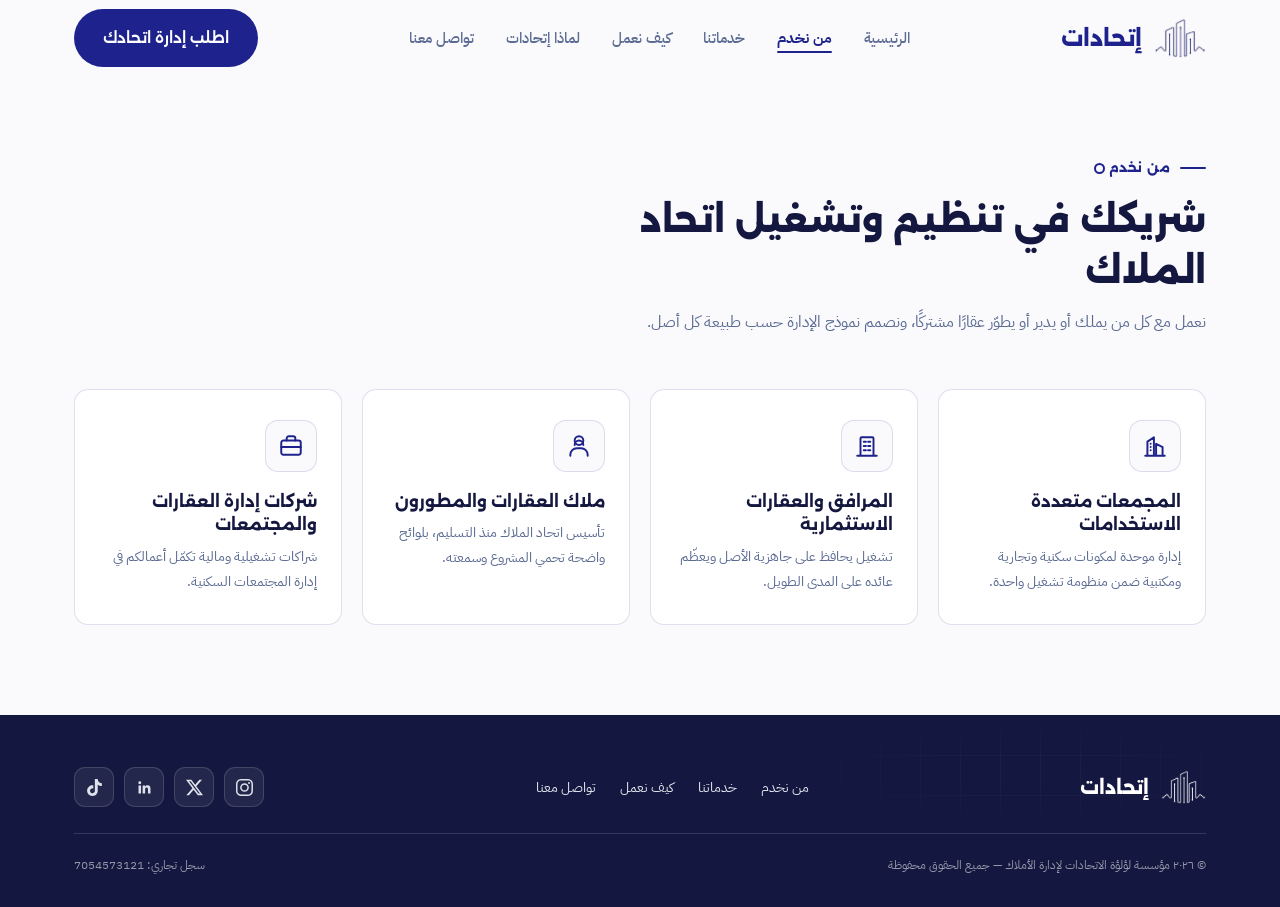
==== audience/index.html @ 911c6324 "initial commit" ====
<!DOCTYPE html>
<html lang="ar" dir="rtl">
<head>
<meta charset="UTF-8">
<meta name="viewport" content="width=device-width, initial-scale=1.0">
<title>من نخدم — إتحادات</title>
<meta name="description" content="نعمل مع كل من يملك أو يدير أو يطوّر عقارًا مشتركًا، ونصمم نموذج الإدارة حسب طبيعة كل أصل.">
<link rel="preconnect" href="https://fonts.googleapis.com">
<link rel="preconnect" href="https://fonts.gstatic.com" crossorigin>
<link href="https://fonts.googleapis.com/css2?family=Alexandria:wght@300;400;500;600;700;800&family=IBM+Plex+Sans+Arabic:wght@300;400;500;600;700&display=swap" rel="stylesheet">
<link rel="stylesheet" href="../css/style.css">
</head>
<body>

<header id="header">
  <div class="wrap nav">
    <a class="brand" href="../index.html" aria-label="إتحادات — الرئيسية">
      <img src="../img/logo-mark.png" alt="إتحادات" class="brand-mark">
      <span class="brand-name">إتحادات</span>
    </a>
    <div class="nav-panel" id="navPanel">
      <ul class="nav-links" id="navLinks">
        <li><a href="../index.html">الرئيسية</a></li>
        <li><a href="../audience/index.html" aria-current="page">من نخدم</a></li>
        <li><a href="../services/index.html">خدماتنا</a></li>
        <li><a href="../process/index.html">كيف نعمل</a></li>
        <li><a href="../why/index.html">لماذا إتحادات</a></li>
        <li><a href="../contact/index.html">تواصل معنا</a></li>
      </ul>
      <div class="panel-foot">
        <a class="btn btn-light panel-cta" href="../contact/index.html">اطلب إدارة اتحادك <span class="arr">←</span></a>
        <div class="panel-meta">
          <a href="tel:+966576078770"><svg viewBox="0 0 24 24" fill="none" stroke="currentColor" stroke-width="1.8" stroke-linecap="round" stroke-linejoin="round" aria-hidden="true"><path d="M22 16.92V20a2 2 0 0 1-2.18 2 19.8 19.8 0 0 1-8.63-3.07 19.5 19.5 0 0 1-6-6A19.8 19.8 0 0 1 2.1 4.18 2 2 0 0 1 4.1 2h3.09a2 2 0 0 1 2 1.72c.13.96.36 1.9.68 2.81a2 2 0 0 1-.45 2.11L8.09 9.91a16 16 0 0 0 6 6l1.27-1.27a2 2 0 0 1 2.11-.45c.91.32 1.85.55 2.81.68A2 2 0 0 1 22 16.92z"/></svg> 0576078770</a>
          <span><svg viewBox="0 0 24 24" fill="none" stroke="currentColor" stroke-width="1.8" stroke-linecap="round" stroke-linejoin="round" aria-hidden="true"><path d="M12 21s7-5.5 7-11a7 7 0 1 0-14 0c0 5.5 7 11 7 11z"/><circle cx="12" cy="10" r="2.5"/></svg> جدة، السعودية</span>
        </div>
      </div>
    </div>
    <div class="nav-cta">
      <a class="btn btn-solid" href="../contact/index.html">اطلب إدارة اتحادك</a>
      <button class="menu-btn" id="menuBtn" aria-label="القائمة" aria-expanded="false" aria-controls="navPanel">
        <span class="menu-ico" aria-hidden="true"><i></i><i></i><i></i></span>
      </button>
    </div>
  </div>
</header>

<!-- من نخدم -->
<section class="audience page-top" id="audience">
  <div class="wrap">
    <div class="sec-head reveal">
      <span class="sec-eyebrow">من نخدم</span>
      <h2>شريكك في تنظيم وتشغيل اتحاد الملاك</h2>
      <p>نعمل مع كل من يملك أو يدير أو يطوّر عقارًا مشتركًا، ونصمم نموذج الإدارة حسب طبيعة كل أصل.</p>
    </div>
    <div class="aud-grid">
      <div class="aud-card reveal">
        <div class="aud-icon">
          <svg viewBox="0 0 24 24" fill="none" stroke="#1E228C" stroke-width="1.8" stroke-linecap="round" stroke-linejoin="round"><path d="M3 21h18M5 21V8l6-4v17M13 21V10l6 3v8"/><path d="M8 10v.01M8 13v.01M8 16v.01"/></svg>
        </div>
        <h3>المجمعات متعددة الاستخدامات</h3>
        <p>إدارة موحدة لمكونات سكنية وتجارية ومكتبية ضمن منظومة تشغيل واحدة.</p>
      </div>
      <div class="aud-card reveal">
        <div class="aud-icon">
          <svg viewBox="0 0 24 24" fill="none" stroke="#1E228C" stroke-width="1.8" stroke-linecap="round" stroke-linejoin="round"><path d="M3 21h18M6 21V5a1 1 0 0 1 1-1h10a1 1 0 0 1 1 1v16"/><path d="M9 8h2M13 8h2M9 12h2M13 12h2M9 16h2M13 16h2"/></svg>
        </div>
        <h3>المرافق والعقارات الاستثمارية</h3>
        <p>تشغيل يحافظ على جاهزية الأصل ويعظّم عائده على المدى الطويل.</p>
      </div>
      <div class="aud-card reveal">
        <div class="aud-icon">
          <svg viewBox="0 0 24 24" fill="none" stroke="#1E228C" stroke-width="1.8" stroke-linecap="round" stroke-linejoin="round"><path d="M16 11a4 4 0 1 0-8 0"/><circle cx="12" cy="7" r="4"/><path d="M4 21v-1a6 6 0 0 1 6-6h4a6 6 0 0 1 6 6v1"/></svg>
        </div>
        <h3>ملاك العقارات والمطورون</h3>
        <p>تأسيس اتحاد الملاك منذ التسليم، بلوائح واضحة تحمي المشروع وسمعته.</p>
      </div>
      <div class="aud-card reveal">
        <div class="aud-icon">
          <svg viewBox="0 0 24 24" fill="none" stroke="#1E228C" stroke-width="1.8" stroke-linecap="round" stroke-linejoin="round"><rect x="3" y="7" width="18" height="13" rx="2"/><path d="M8 7V5a2 2 0 0 1 2-2h4a2 2 0 0 1 2 2v2"/><path d="M3 13h18"/></svg>
        </div>
        <h3>شركات إدارة العقارات والمجتمعات</h3>
        <p>شراكات تشغيلية ومالية تكمّل أعمالكم في إدارة المجتمعات السكنية.</p>
      </div>
    </div>
  </div>
</section>

<footer>
  <div class="wrap">
    <div class="foot">
      <a class="brand" href="../index.html">
        <img src="../img/logo-mark.png" alt="إتحادات" class="brand-mark">
        <span class="brand-name">إتحادات</span>
      </a>
      <ul class="foot-links">
        <li><a href="../audience/index.html">من نخدم</a></li>
        <li><a href="../services/index.html">خدماتنا</a></li>
        <li><a href="../process/index.html">كيف نعمل</a></li>
        <li><a href="../contact/index.html">تواصل معنا</a></li>
      </ul>
      <!-- ضع روابط الحسابات مكان "#" وأضف target="_blank" rel="noopener" -->
      <ul class="foot-social">
        <li><a href="#" aria-label="إنستقرام"><svg viewBox="0 0 24 24" fill="currentColor" aria-hidden="true"><path d="M12 0C8.74 0 8.333.015 7.053.072 5.775.132 4.905.333 4.14.63c-.789.306-1.459.717-2.126 1.384S.935 3.35.63 4.14C.333 4.905.131 5.775.072 7.053.012 8.333 0 8.74 0 12s.015 3.667.072 4.947c.06 1.277.261 2.148.558 2.913.306.788.717 1.459 1.384 2.126.667.666 1.336 1.079 2.126 1.384.766.296 1.636.499 2.913.558C8.333 23.988 8.74 24 12 24s3.667-.015 4.947-.072c1.277-.06 2.148-.262 2.913-.558.788-.306 1.459-.718 2.126-1.384.666-.667 1.079-1.335 1.384-2.126.296-.765.499-1.636.558-2.913.06-1.28.072-1.687.072-4.947s-.015-3.667-.072-4.947c-.06-1.277-.262-2.149-.558-2.913-.306-.789-.718-1.459-1.384-2.126C21.319 1.347 20.651.935 19.86.63c-.765-.297-1.636-.499-2.913-.558C15.667.012 15.26 0 12 0zm0 2.16c3.203 0 3.585.016 4.85.071 1.17.055 1.805.249 2.227.415.562.217.96.477 1.382.899.419.42.679.819.896 1.381.164.422.36 1.057.413 2.227.057 1.266.07 1.646.07 4.85s-.015 3.585-.074 4.85c-.061 1.17-.256 1.805-.421 2.227-.224.562-.479.96-.899 1.382-.419.419-.824.679-1.38.896-.42.164-1.065.36-2.235.413-1.274.057-1.649.07-4.859.07-3.211 0-3.586-.015-4.859-.074-1.171-.061-1.816-.256-2.236-.421-.569-.224-.96-.479-1.379-.899-.421-.419-.69-.824-.9-1.38-.165-.42-.359-1.065-.42-2.235-.045-1.26-.061-1.649-.061-4.844 0-3.196.016-3.586.061-4.861.061-1.17.255-1.814.42-2.234.21-.57.479-.96.9-1.381.419-.419.81-.689 1.379-.898.42-.166 1.051-.361 2.221-.421 1.275-.045 1.65-.06 4.854-.06l.045.03zm0 3.678a6.162 6.162 0 100 12.324 6.162 6.162 0 000-12.324zM12 16a4 4 0 110-8 4 4 0 010 8zm7.846-10.405a1.441 1.441 0 01-2.88 0 1.44 1.44 0 012.88 0z"/></svg></a></li>
        <li><a href="#" aria-label="إكس"><svg viewBox="0 0 24 24" fill="currentColor" aria-hidden="true"><path d="M18.901 1.153h3.68l-8.04 9.19L24 22.846h-7.406l-5.8-7.584-6.638 7.584H.474l8.6-9.83L0 1.154h7.594l5.243 6.932zM17.61 20.644h2.039L6.486 3.24H4.298z"/></svg></a></li>
        <li><a href="#" aria-label="لينكدإن"><svg viewBox="0 0 24 24" fill="currentColor" aria-hidden="true"><path d="M20.447 20.452h-3.554v-5.569c0-1.328-.027-3.037-1.852-3.037-1.853 0-2.136 1.445-2.136 2.939v5.667H9.351V9h3.414v1.561h.046c.477-.9 1.637-1.85 3.37-1.85 3.601 0 4.267 2.37 4.267 5.455v6.286zM5.337 7.433a2.062 2.062 0 01-2.063-2.065 2.064 2.064 0 112.063 2.065zm1.782 13.019H3.555V9h3.564v11.452z"/></svg></a></li>
        <li><a href="#" aria-label="تيك توك"><svg viewBox="0 0 24 24" fill="currentColor" aria-hidden="true"><path d="M12.525.02c1.31-.02 2.61-.01 3.91-.02.08 1.53.63 3.09 1.75 4.17 1.12 1.11 2.7 1.62 4.24 1.79v4.03c-1.44-.05-2.89-.35-4.2-.97-.57-.26-1.1-.6-1.62-.95-.01 2.92.01 5.84-.02 8.75-.08 1.4-.54 2.79-1.35 3.94-1.31 1.92-3.58 3.17-5.91 3.21-1.43.08-2.86-.31-4.08-1.03-2.02-1.19-3.44-3.37-3.65-5.71-.02-.5-.03-1-.01-1.49.18-1.9 1.12-3.72 2.58-4.96 1.66-1.44 3.98-2.13 6.15-1.72.02 1.48-.04 2.96-.04 4.44-.99-.32-2.15-.23-3.02.37-.63.41-1.11 1.04-1.36 1.75-.21.51-.15 1.07-.14 1.61.24 1.64 1.82 3.02 3.5 2.87 1.12-.01 2.19-.66 2.77-1.61.19-.33.4-.67.41-1.06.1-1.79.06-3.57.07-5.36.01-4.03-.01-8.05.02-12.07z"/></svg></a></li>
      </ul>
    </div>
    <div class="foot-bottom">
      <span>© ٢٠٢٦ مؤسسة لؤلؤة الاتحادات لإدارة الأملاك — جميع الحقوق محفوظة</span>
      <span>سجل تجاري: 7054573121</span>
    </div>
  </div>
</footer>

<script src="../js/script.js"></script>
</body>
</html>
---- css/style.css ----
:root{
  --ink:#1E228C;          /* الأزرق المؤسسي */
  --ink-deep:#14173F;     /* عمق مشتق من الأساسي */
  --slate:#5B6B93;        /* الرمادي الأزرق */
  --paper:#FAFAFC;        /* الخلفية */
  --mist:#DDE2EA;         /* السطح الفاتح */
  --line:rgba(30,34,140,.14);
  --font-display:'Alexandria','Segoe UI',Tahoma,Arial,sans-serif;
  --font-body:'IBM Plex Sans Arabic','Segoe UI',Tahoma,Arial,sans-serif;
  --radius:14px;
  --maxw:1180px;
}
*{margin:0;padding:0;box-sizing:border-box}
html{scroll-behavior:smooth}
body{
  font-family:var(--font-body);
  background:var(--paper);
  color:var(--ink-deep);
  line-height:1.8;
  overflow-x:hidden;
}
::selection{background:var(--ink);color:#fff}
.wrap{max-width:var(--maxw);margin-inline:auto;padding-inline:24px}
h1,h2,h3{font-family:var(--font-display);line-height:1.45}
a{text-decoration:none;color:inherit}
button{font-family:inherit;cursor:pointer}

/* ---------- أزرار ---------- */
.btn{
  display:inline-flex;align-items:center;gap:10px;
  padding:14px 28px;border-radius:999px;
  font-family:var(--font-display);font-weight:600;font-size:.95rem;
  border:1.5px solid transparent;
  transition:transform .25s ease, box-shadow .25s ease, background .25s ease, color .25s ease;
}
.btn:focus-visible{outline:3px solid var(--slate);outline-offset:3px}
.btn-solid{background:var(--ink);color:#fff}
.btn-solid:hover{transform:translateY(-2px);box-shadow:0 12px 30px rgba(30,34,140,.28)}
.btn-ghost{background:transparent;color:var(--ink);border-color:var(--line)}
.btn-ghost:hover{border-color:var(--ink);background:rgba(30,34,140,.04)}
.btn-light{background:#fff;color:var(--ink)}
.btn-light:hover{transform:translateY(-2px);box-shadow:0 12px 30px rgba(0,0,0,.2)}
.btn .arr{transition:transform .25s ease}
.btn:hover .arr{transform:translateX(-4px)}

/* ---------- الترويسة ---------- */
header{
  position:fixed;inset-inline:0;top:0;z-index:50;
  transition:background .3s ease, box-shadow .3s ease, backdrop-filter .3s ease;
}
header.scrolled{
  background:rgba(250,250,252,.85);
  backdrop-filter:blur(14px);
  box-shadow:0 1px 0 var(--line);
}
.nav{display:flex;align-items:center;justify-content:space-between;height:76px}
.brand{display:flex;align-items:center;gap:12px}
.brand svg,.brand img{height:40px;width:auto;display:block}
.brand.on-dark .brand-mark{filter:brightness(0) invert(1)}
.brand.on-dark .brand-name{color:#fff}

/* ترويسة فوق خلفية داكنة (صفحة لماذا إتحادات) */
header.on-dark .nav-links a{color:rgba(255,255,255,.78)}
header.on-dark .nav-links a:hover{color:#fff}
header.on-dark .nav-links a::after{background:#fff}
header.on-dark .menu-btn{color:#fff}
/* عند التمرير تبقى الترويسة داكنة حتى يظل النص الأبيض مقروءًا */
header.on-dark.scrolled{
  background:rgba(20,23,63,.88);
  box-shadow:0 1px 0 rgba(255,255,255,.14);
}
.brand-name{font-family:var(--font-display);font-weight:800;font-size:1.35rem;color:var(--ink)}
/* حاوية القائمة — شفافة تمامًا على الشاشات الكبيرة، لوحة كاملة على الجوال */
.nav-panel{display:contents}
.panel-foot{display:none}
.nav-links{display:flex;gap:32px;list-style:none}
.nav-links a{
  font-size:.92rem;font-weight:500;color:var(--slate);
  position:relative;padding-block:4px;
}
.nav-links a::after{
  content:"";position:absolute;bottom:0;inset-inline-start:0;
  width:0;height:2px;background:var(--ink);border-radius:2px;
  transition:width .3s ease;
}
.nav-links a:hover{color:var(--ink)}
.nav-links a:hover::after{width:100%}
/* الصفحة الحالية */
.nav-links a[aria-current="page"]{color:var(--ink);font-weight:700}
.nav-links a[aria-current="page"]::after{width:100%}
header.on-dark .nav-links a[aria-current="page"]{color:#fff}
.nav-cta{display:flex;align-items:center;gap:12px}
.menu-btn{display:none;background:none;border:none;color:var(--ink)}

/* ---------- الهيرو ---------- */
.hero{
  position:relative;
  padding-top:150px;padding-bottom:60px;
  background:
    radial-gradient(1200px 600px at 85% -10%, rgba(30,34,140,.07), transparent 60%),
    radial-gradient(900px 500px at 0% 110%, rgba(91,107,147,.10), transparent 55%),
    var(--paper);
  overflow:hidden;
}
.hero-grid{
  display:grid;grid-template-columns:1.05fr .95fr;gap:48px;align-items:center;
}
.eyebrow{
  display:inline-flex;align-items:center;gap:10px;
  font-size:.82rem;font-weight:600;color:var(--slate);
  border:1px solid var(--line);border-radius:999px;
  padding:7px 16px;background:#fff;
  margin-bottom:22px;
}
.eyebrow .dot{
  width:8px;height:8px;border-radius:50%;background:var(--ink);
  box-shadow:0 0 0 0 rgba(30,34,140,.4);
  animation:pulse 2.4s infinite;
}
@keyframes pulse{
  0%{box-shadow:0 0 0 0 rgba(30,34,140,.35)}
  70%{box-shadow:0 0 0 9px rgba(30,34,140,0)}
  100%{box-shadow:0 0 0 0 rgba(30,34,140,0)}
}
.hero h1{
  font-size:clamp(1.9rem, 4.2vw, 3.1rem);
  font-weight:800;color:var(--ink-deep);
  margin-bottom:18px;
}
.hero h1 .mark{color:var(--ink);position:relative;white-space:nowrap}
.hero h1 .mark::after{
  content:"";position:absolute;inset-inline:0;bottom:6px;height:10px;
  background:var(--mist);z-index:-1;border-radius:3px;
}
.hero p.lead{
  font-size:1.06rem;color:var(--slate);max-width:52ch;margin-bottom:32px;
}
.hero-actions{display:flex;flex-wrap:wrap;gap:14px;margin-bottom:44px}
.hero-proof{
  display:grid;grid-template-columns:repeat(3,1fr);
  border-top:1px solid var(--line);padding-top:26px;
}
.proof{padding-inline-end:28px}
.proof + .proof{padding-inline-start:28px}
.proof:last-child{padding-inline-end:0}
.proof:not(:last-child){border-inline-end:1px solid var(--line)}
.proof-ico{
  width:40px;height:40px;border-radius:11px;
  background:#fff;border:1px solid var(--line);
  display:grid;place-items:center;margin-bottom:14px;
}
.proof-ico svg{width:20px;height:20px}
.proof b{
  display:block;font-family:var(--font-display);font-weight:700;
  font-size:1.05rem;color:var(--ink);line-height:1.5;
  margin-bottom:6px;
}
.proof span{font-size:.84rem;color:var(--slate);line-height:1.7}

/* سكاي لاين الدوائر المتصلة — التوقيع البصري */
.skyline-card{
  position:relative;
  background:linear-gradient(160deg, var(--ink) 0%, var(--ink-deep) 100%);
  border-radius:24px;
  padding:40px 32px 0;
  box-shadow:0 40px 80px -30px rgba(20,23,63,.5);
  overflow:hidden;
}
.skyline-card::before{
  content:"";position:absolute;inset:0;
  background-image:
    linear-gradient(rgba(255,255,255,.045) 1px, transparent 1px),
    linear-gradient(90deg, rgba(255,255,255,.045) 1px, transparent 1px);
  background-size:36px 36px;
  mask-image:radial-gradient(closest-side at 50% 60%, #000, transparent);
}
.skyline-card .tag{
  position:relative;display:inline-block;
  font-size:.78rem;font-weight:600;color:var(--mist);
  border:1px solid rgba(255,255,255,.22);border-radius:999px;
  padding:6px 14px;margin-bottom:8px;
}
.skyline-card svg{position:relative;display:block;width:100%;height:auto}

.sk-line{
  fill:none;stroke:#fff;stroke-width:2.4;
  stroke-linecap:round;stroke-linejoin:round;
}
.sk-node{fill:#fff}
.sk-pulse{
  fill:none;stroke:#fff;stroke-width:2.8;
  stroke-linecap:round;
  filter:drop-shadow(0 0 5px rgba(255,255,255,.85));
  opacity:.95;
}
@keyframes nodeGlow{
  0%,100%{opacity:.55}
  50%{opacity:1}
}
@media (prefers-reduced-motion: no-preference){
  .sk-line{
    stroke-dasharray:1200;stroke-dashoffset:1200;
    animation:draw 2.6s ease forwards;
  }
  .sk-line.d2{animation-delay:.35s}
  .sk-line.d3{animation-delay:.7s}
  .sk-node{opacity:0;animation:nodeIn .5s ease forwards, nodeGlow 3s ease-in-out 2s infinite}
  @keyframes draw{to{stroke-dashoffset:0}}
  @keyframes nodeIn{to{opacity:1}}
  .sk-node{animation-delay:1.6s}
}

/* ---------- الشركاء ---------- */
.partners{
  background:#fff;border-block:1px solid var(--line);
  padding-block:62px 68px;
}
.partners-head{text-align:center;margin-bottom:40px}
.partners-head h2{
  font-size:clamp(1.18rem,2.2vw,1.55rem);font-weight:800;color:var(--ink-deep);
}
/* الحالة الأساسية: شبكة ثابتة متمركزة — تعمل بلا جافاسكربت وعند تعطيل الحركة */
.marquee{overflow:hidden;padding-inline:24px}
.marquee-track{
  display:flex;flex-wrap:wrap;justify-content:center;row-gap:26px;
}
.p-row{
  display:flex;align-items:center;flex-wrap:wrap;justify-content:center;
  gap:26px 76px;list-style:none;padding-inline:38px;
}
/* الحالة المنسابة: يفعّلها الجافاسكربت بعد مضاعفة الصف */
.marquee.is-ready{
  padding-inline:0;
  mask-image:linear-gradient(to right, transparent, #000 9%, #000 91%, transparent);
}
.marquee.is-ready .marquee-track{
  flex-wrap:nowrap;width:max-content;
  animation:marq 45s linear infinite;
}
.marquee.is-ready .p-row{flex-wrap:nowrap}
.marquee.is-ready:hover .marquee-track,
.marquee.is-ready:focus-within .marquee-track{animation-play-state:paused}
@keyframes marq{
  /* RTL: الشريط ينساب نحو اليمين — اتجاه القراءة العربية.
     ‎--shift يحسبه الجافاسكربت = عرض نسخة واحدة بالضبط، فتحل التالية مكان
     السابقة بلا قطع مهما كان عدد النسخ. */
  from{transform:translateX(0)}
  to{transform:translateX(var(--shift, 50%))}
}
.p-item{flex:0 0 auto;display:grid;place-items:center;height:74px}
/* الشعارات بألوانها الكاملة — بلا تدريج رمادي ولا تخفيف شفافية */
.p-item img{
  max-height:58px;max-width:240px;width:auto;object-fit:contain;
}

/* ---------- شريط الجهات ---------- */
.audience{padding-block:90px}
.sec-head{max-width:640px;margin-bottom:52px}
.sec-eyebrow{
  display:inline-flex;align-items:center;gap:10px;
  font-family:var(--font-display);font-size:.82rem;font-weight:700;
  color:var(--ink);margin-bottom:14px;letter-spacing:.5px;
}
.sec-eyebrow::before{
  content:"";width:26px;height:2px;background:var(--ink);border-radius:2px;
}
.sec-eyebrow::after{
  content:"";width:7px;height:7px;border-radius:50%;
  border:2px solid var(--ink);margin-inline-start:-6px;
}
.sec-head h2{font-size:clamp(1.5rem,3vw,2.2rem);font-weight:800;margin-bottom:12px}
.sec-head p{color:var(--slate);font-size:1rem}

.aud-grid{display:grid;grid-template-columns:repeat(4,1fr);gap:20px}
.aud-card{
  background:#fff;border:1px solid var(--line);border-radius:var(--radius);
  padding:30px 24px;
  transition:transform .3s ease, box-shadow .3s ease, border-color .3s ease;
  position:relative;overflow:hidden;
}
.aud-card::before{
  content:"";position:absolute;top:0;inset-inline-start:0;
  width:100%;height:3px;background:var(--ink);
  transform:scaleX(0);transform-origin:right;
  transition:transform .35s ease;
}
.aud-card:hover{transform:translateY(-6px);box-shadow:0 24px 50px -20px rgba(30,34,140,.25);border-color:transparent}
.aud-card:hover::before{transform:scaleX(1)}
.aud-icon{
  width:52px;height:52px;border-radius:13px;
  background:var(--paper);border:1px solid var(--line);
  display:grid;place-items:center;margin-bottom:18px;
}
.aud-icon svg{width:26px;height:26px}
.aud-card h3{font-size:1.02rem;font-weight:700;margin-bottom:8px}
.aud-card p{font-size:.88rem;color:var(--slate);line-height:1.75}

/* ---------- الخدمات ---------- */
.services{padding-block:90px;background:#fff;border-block:1px solid var(--line)}
.srv-grid{display:grid;grid-template-columns:repeat(3,1fr);gap:22px}
.srv-card{
  background:var(--paper);border:1px solid var(--line);border-radius:var(--radius);
  padding:32px 26px;position:relative;
  transition:transform .3s ease, box-shadow .3s ease;
}
.srv-card:hover{transform:translateY(-5px);box-shadow:0 24px 48px -22px rgba(30,34,140,.22)}
.srv-node{
  display:flex;align-items:center;gap:0;margin-bottom:20px;
}
.srv-node .n{
  width:12px;height:12px;border-radius:50%;
  border:2.5px solid var(--ink);background:#fff;flex-shrink:0;
}
.srv-node .l{height:2px;flex:1;max-width:54px;background:var(--ink);opacity:.35}
.srv-node .n.f{background:var(--ink)}
.srv-card h3{font-size:1.05rem;font-weight:700;margin-bottom:10px}
.srv-card ul{list-style:none;display:grid;gap:8px}
.srv-card li{
  font-size:.88rem;color:var(--slate);
  display:flex;gap:10px;align-items:baseline;
}
.srv-card li::before{
  content:"";width:6px;height:6px;border-radius:50%;
  background:var(--mist);border:1.5px solid var(--slate);
  flex-shrink:0;transform:translateY(-1px);
}

/* ---------- أكورديون الخدمات ---------- */
.acc{display:grid;gap:14px;max-width:920px}
.acc-item{
  background:var(--paper);
  border:1px solid var(--line);border-radius:18px;
  transition:background .3s ease, border-color .3s ease, box-shadow .3s ease;
}
.acc-item.is-open{
  background:#fff;border-color:transparent;
  box-shadow:0 24px 50px -26px rgba(30,34,140,.3);
}
.acc-h{margin:0;font-size:inherit}
.acc-btn{
  width:100%;display:grid;grid-template-columns:auto 1fr auto;
  align-items:center;gap:18px;
  background:none;border:none;padding:24px 28px;
  text-align:start;font-family:var(--font-display);
  border-radius:18px;
}
.acc-btn:focus-visible{outline:3px solid var(--slate);outline-offset:-3px}
.acc-num{
  font-size:.92rem;font-weight:700;color:var(--slate);
  letter-spacing:.5px;transition:color .3s ease;
}
.acc-item.is-open .acc-num{color:var(--ink)}
.acc-title{
  font-size:1.08rem;font-weight:700;color:var(--ink-deep);
  transition:color .3s ease;
}
.acc-item.is-open .acc-title{color:var(--ink)}
.acc-btn:hover .acc-title{color:var(--ink)}
.acc-ico{
  width:32px;height:32px;border-radius:50%;flex-shrink:0;
  border:1.5px solid var(--line);
  display:grid;place-items:center;position:relative;
  transition:background .3s ease, border-color .3s ease;
}
.acc-ico::before,.acc-ico::after{
  content:"";position:absolute;
  background:var(--ink);border-radius:2px;
  transition:transform .3s ease, background .3s ease;
}
.acc-ico::before{width:12px;height:2px}
.acc-ico::after{width:2px;height:12px}
.acc-item.is-open .acc-ico{background:var(--ink);border-color:var(--ink)}
.acc-item.is-open .acc-ico::before{background:#fff}
.acc-item.is-open .acc-ico::after{background:#fff;transform:scaleY(0)}
/* الطي بحركة ناعمة — المحتوى يبقى في الصفحة لمحركات البحث */
.acc-panel{
  display:grid;grid-template-rows:0fr;
  transition:grid-template-rows .35s ease;
}
.acc-item.is-open .acc-panel{grid-template-rows:1fr}
.acc-inner{overflow:hidden}
/* بدون جافاسكربت: كل الأقسام مفتوحة */
html:not(.js) .acc-panel{grid-template-rows:1fr}
.acc-list{
  list-style:none;
  display:grid;grid-template-columns:repeat(2,1fr);gap:12px 26px;
  padding:0 28px 26px;
}
.acc-list li{
  font-size:.92rem;color:var(--slate);
  display:flex;gap:11px;align-items:baseline;
}
.acc-list li::before{
  content:"";width:6px;height:6px;border-radius:50%;
  background:var(--mist);border:1.5px solid var(--slate);
  flex-shrink:0;transform:translateY(-1px);
}

/* اللابتوب وما فوق: قسم الخدمات بعمودين — العنوان يثبت على اليمين والأكورديون بجانبه.
   بدون ذلك يتلزّق الأكورديون على اليمين ويتمدد صندوق العنوان فيتباعد عن أيقونة الفتح. */
@media (min-width:1024px){
  .services .wrap{
    display:grid;
    grid-template-columns:minmax(280px,.55fr) 1fr;
    gap:0 64px;align-items:start;
  }
  .services .sec-head{
    position:sticky;top:118px;
    margin-bottom:0;max-width:none;
  }
  .acc{max-width:none}
  .acc-btn{gap:20px;padding:26px 30px}
  .acc-num{min-width:24px}
  .acc-title{font-size:1.14rem}
  /* بند واحد في السطر: كل بند يكتمل على سطر ويتراصف مع العنوان لا مع الرقم */
  .acc-list{
    grid-template-columns:1fr;gap:11px;
    padding:0 30px 28px;padding-inline-start:74px;
  }
}

/* ---------- كيف نعمل ---------- */
.process{padding-block:100px;position:relative;overflow:hidden}
.proc-grid{display:grid;grid-template-columns:repeat(4,1fr);gap:0;position:relative}
.proc-step{padding:0 26px;position:relative}
.proc-track{
  position:absolute;top:26px;inset-inline:60px;height:2px;
  background:var(--line);
}
.proc-track .fill{
  position:absolute;top:0;inset-inline-start:0;height:100%;
  background:var(--ink);width:0;transition:width 1.4s ease .3s;
}
.proc-grid.on .proc-track .fill{width:100%}
.proc-num{
  position:relative;z-index:1;
  width:52px;height:52px;border-radius:50%;
  background:var(--paper);border:2px solid var(--line);
  display:grid;place-items:center;
  font-family:var(--font-display);font-weight:800;color:var(--slate);
  margin-bottom:22px;
  transition:border-color .4s ease, color .4s ease, background .4s ease, box-shadow .4s ease;
}
.proc-grid.on .proc-step .proc-num{
  border-color:var(--ink);color:var(--ink);
  box-shadow:0 0 0 6px rgba(30,34,140,.07);
}
.proc-grid.on .proc-step:nth-child(2) .proc-num{transition-delay:.4s}
.proc-grid.on .proc-step:nth-child(3) .proc-num{transition-delay:.75s}
.proc-grid.on .proc-step:nth-child(4) .proc-num{transition-delay:1.1s}
.proc-grid.on .proc-step:nth-child(5) .proc-num{transition-delay:1.45s}
.proc-step h3{font-size:1rem;font-weight:700;margin-bottom:8px}
.proc-step p{font-size:.87rem;color:var(--slate)}

/* ---------- لماذا إتحادات ---------- */
.why{padding-block:90px;background:var(--ink-deep);color:#fff;position:relative;overflow:hidden}
.why::before{
  content:"";position:absolute;inset:0;
  background-image:
    linear-gradient(rgba(255,255,255,.04) 1px, transparent 1px),
    linear-gradient(90deg, rgba(255,255,255,.04) 1px, transparent 1px);
  background-size:40px 40px;
  mask-image:radial-gradient(closest-side at 70% 40%, #000, transparent);
}
.why .wrap{position:relative}
.why .sec-eyebrow{color:var(--mist)}
.why .sec-eyebrow::before{background:var(--mist)}
.why .sec-eyebrow::after{border-color:var(--mist)}
.why .sec-head h2{color:#fff}
.why .sec-head p{color:var(--mist)}
.why-grid{display:grid;grid-template-columns:repeat(2,1fr);gap:18px}
.why-item{
  display:flex;gap:18px;align-items:flex-start;
  background:rgba(255,255,255,.05);
  border:1px solid rgba(255,255,255,.12);
  border-radius:var(--radius);padding:24px 22px;
  transition:background .3s ease, border-color .3s ease;
}
.why-item:hover{background:rgba(255,255,255,.09);border-color:rgba(255,255,255,.25)}
.why-item .wi{
  width:44px;height:44px;border-radius:11px;flex-shrink:0;
  background:rgba(255,255,255,.1);display:grid;place-items:center;
}
.why-item h3{font-size:.98rem;font-weight:700;margin-bottom:6px;color:#fff}
.why-item p{font-size:.86rem;color:var(--mist)}

/* ---------- التواصل ---------- */
.contact{padding-block:100px}
.contact-card{
  display:grid;grid-template-columns:1fr 1fr;
  background:linear-gradient(160deg, var(--ink) 0%, var(--ink-deep) 100%);
  border-radius:26px;overflow:hidden;
  box-shadow:0 40px 80px -30px rgba(20,23,63,.45);
}
.contact-copy{padding:56px 52px;color:#fff}
.contact-copy h2{font-size:clamp(1.4rem,2.6vw,2rem);font-weight:800;margin-bottom:14px}
.contact-copy p{color:var(--mist);font-size:.98rem;margin-bottom:30px;max-width:44ch}
.contact-list{list-style:none;display:grid;gap:14px}
.contact-list li{display:flex;gap:12px;align-items:center;font-size:.92rem;color:var(--mist)}
.contact-list .ci{
  width:38px;height:38px;border-radius:10px;flex-shrink:0;
  background:rgba(255,255,255,.1);display:grid;place-items:center;
}
.contact-form{background:#fff;padding:48px 44px}
.contact-form h3{font-size:1.15rem;font-weight:700;margin-bottom:6px}
.contact-form .sub{font-size:.88rem;color:var(--slate);margin-bottom:26px}
.field{margin-bottom:16px}
.field label{
  display:block;font-size:.84rem;font-weight:600;margin-bottom:7px;color:var(--ink-deep);
}
.field input,.field select,.field textarea{
  width:100%;padding:13px 16px;
  border:1.5px solid var(--mist);border-radius:11px;
  font-family:inherit;font-size:.92rem;color:var(--ink-deep);
  background:var(--paper);
  transition:border-color .25s ease, box-shadow .25s ease;
}
.field input:focus,.field select:focus,.field textarea:focus{
  outline:none;border-color:var(--ink);
  box-shadow:0 0 0 4px rgba(30,34,140,.1);
}
.form-row{display:grid;grid-template-columns:1fr 1fr;gap:14px}
.contact-form .btn{width:100%;justify-content:center;margin-top:8px}
.form-note{font-size:.78rem;color:var(--slate);text-align:center;margin-top:12px}
.form-success{
  display:none;text-align:center;padding:40px 10px;
}
.form-success.show{display:block}
.form-success .ok{
  width:64px;height:64px;border-radius:50%;margin:0 auto 18px;
  background:rgba(30,34,140,.08);display:grid;place-items:center;
}
.form-success h3{margin-bottom:8px}
.form-success p{color:var(--slate);font-size:.9rem}

/* ---------- الفوتر ---------- */
/* داكن افتراضيًا — قاعدة تُغلق الصفحة بنفس لغة الأسطح الداكنة في الهوية */
footer{
  background:var(--ink-deep);color:#fff;
  padding-block:52px 30px;
  position:relative;overflow:hidden;
}
footer::before{
  content:"";position:absolute;inset:0;
  background-image:
    linear-gradient(rgba(255,255,255,.04) 1px, transparent 1px),
    linear-gradient(90deg, rgba(255,255,255,.04) 1px, transparent 1px);
  background-size:40px 40px;
  mask-image:radial-gradient(closest-side at 80% 30%, #000, transparent);
}
footer .wrap{position:relative}
.foot{display:flex;justify-content:space-between;align-items:center;flex-wrap:wrap;gap:20px}
.foot .brand svg,.foot .brand img{height:34px}
.foot .brand-mark{filter:brightness(0) invert(1)}
.foot .brand-name{font-size:1.15rem;color:#fff}
.foot-links{display:flex;gap:24px;list-style:none;flex-wrap:wrap}
.foot-links a{font-size:.85rem;color:var(--mist);transition:color .25s ease}
.foot-links a:hover{color:#fff}
/* التواصل الاجتماعي */
.foot-social{display:flex;gap:10px;list-style:none}
.foot-social a{
  width:40px;height:40px;border-radius:11px;
  display:grid;place-items:center;
  background:rgba(255,255,255,.07);
  border:1px solid rgba(255,255,255,.14);
  color:var(--mist);
  transition:background .25s ease, border-color .25s ease, color .25s ease, transform .25s ease;
}
.foot-social a:hover{
  background:#fff;border-color:#fff;color:var(--ink-deep);
  transform:translateY(-3px);
}
.foot-social a:focus-visible{outline:3px solid var(--mist);outline-offset:3px}
.foot-social svg{width:17px;height:17px;display:block}
.foot-bottom{
  margin-top:26px;padding-top:20px;border-top:1px solid rgba(255,255,255,.14);
  display:flex;justify-content:space-between;flex-wrap:wrap;gap:10px;
  font-size:.78rem;color:rgba(255,255,255,.55);
}

/* فاتح — لصفحة "لماذا إتحادات" حيث القسم الذي فوقه داكن أصلاً */
footer.on-light{
  background:#fff;color:var(--ink-deep);
  border-top:1px solid var(--line);
  padding-block:44px 30px;
}
footer.on-light::before{display:none}
footer.on-light .brand-mark{filter:none}
footer.on-light .brand-name{color:var(--ink)}
footer.on-light .foot-links a{color:var(--slate)}
footer.on-light .foot-links a:hover{color:var(--ink)}
footer.on-light .foot-bottom{border-top-color:var(--line);color:var(--slate)}
footer.on-light .foot-social a{background:var(--paper);border-color:var(--line);color:var(--slate)}
footer.on-light .foot-social a:hover{background:var(--ink);border-color:var(--ink);color:#fff}
footer.on-light .foot-social a:focus-visible{outline-color:var(--slate)}

/* ---------- الظهور عند التمرير ---------- */
/* المحتوى ظاهر افتراضيًا — يُخفى فقط إذا تأكدنا أن الجافاسكربت يعمل */
html.js .reveal{opacity:0;transform:translateY(26px);transition:opacity .7s ease, transform .7s ease}
html.js .reveal.in{opacity:1;transform:none}
.reveal:nth-child(2){transition-delay:.08s}
.reveal:nth-child(3){transition-delay:.16s}
.reveal:nth-child(4){transition-delay:.24s}
@media (prefers-reduced-motion: reduce){
  .reveal{opacity:1;transform:none;transition:none}
  *{animation:none !important;transition:none !important}
  html{scroll-behavior:auto}
}

/* أول قسم في الصفحات الداخلية — يترك مساحة للترويسة الثابتة */
.page-top{padding-top:150px}

/* ---------- الاستجابة ---------- */
@media (max-width:1024px){
  .hero-grid{grid-template-columns:1fr;gap:40px}
  .skyline-card{max-width:560px;margin-inline:auto}
  .aud-grid{grid-template-columns:repeat(2,1fr)}
  .srv-grid{grid-template-columns:repeat(2,1fr)}
  .proc-grid{grid-template-columns:repeat(2,1fr);gap:36px}
  .proc-track{display:none}
}
/* ---------- لوحة القائمة على الجوال والتابلت ---------- */
/* تبدأ من 1023 — الروابط الستة تتزاحم وتنكسر لسطرين قبل ذلك */
@media (max-width:1023px){
  .nav-cta .btn{display:none}
  /* اللوحة تُرسم داخل الترويسة — نرفع الشعار وزر القائمة فوقها حتى يبقيا ظاهرين */
  .nav .brand,.nav-cta{position:relative;z-index:46}

  /* زر الخطوط: مربع بحدود، يتحول إلى × عند الفتح */
  .menu-btn{
    display:grid;place-items:center;
    width:44px;height:44px;border-radius:13px;
    border:1px solid var(--line);background:#fff;
    transition:background .3s ease, border-color .3s ease;
  }
  .menu-btn:focus-visible{outline:3px solid var(--slate);outline-offset:3px}
  .menu-ico{position:relative;display:block;width:20px;height:14px}
  .menu-ico i{
    position:absolute;inset-inline:0;height:2px;border-radius:2px;
    background:var(--ink);
    transition:transform .45s cubic-bezier(.65,0,.35,1), opacity .2s ease, background .3s ease;
  }
  .menu-ico i:nth-child(1){top:0}
  .menu-ico i:nth-child(2){top:6px}
  .menu-ico i:nth-child(3){top:12px}
  .menu-btn[aria-expanded="true"] .menu-ico i:nth-child(1){transform:translateY(6px) rotate(45deg)}
  .menu-btn[aria-expanded="true"] .menu-ico i:nth-child(2){opacity:0;transform:scaleX(.3)}
  .menu-btn[aria-expanded="true"] .menu-ico i:nth-child(3){transform:translateY(-6px) rotate(-45deg)}
  header.on-dark .menu-btn{background:rgba(255,255,255,.08);border-color:rgba(255,255,255,.2)}
  header.on-dark .menu-ico i{background:#fff}

  /* عند فتح القائمة: تجميد الصفحة وتحويل الترويسة للنمط الداكن */
  html.menu-open{overflow:hidden}
  html.menu-open header,html.menu-open header.scrolled{
    background:transparent;box-shadow:none;backdrop-filter:none;
  }
  html.menu-open .brand-mark{filter:brightness(0) invert(1)}
  html.menu-open .brand-name{color:#fff}
  html.menu-open .menu-btn{background:rgba(255,255,255,.1);border-color:rgba(255,255,255,.24)}
  html.menu-open .menu-ico i{background:#fff}

  /* اللوحة — تنفتح بدائرة تكبر من موضع زر الخطوط نفسه */
  .nav-panel{
    position:fixed;inset:0;z-index:45;
    display:flex;flex-direction:column;
    padding:92px 26px 26px;
    overflow-y:auto;overscroll-behavior:contain;
    /* وهج ناعم + شبكة خفيفة فوق تدرج الهوية — نفس معالجة كرت السكاي لاين */
    background:
      radial-gradient(620px 420px at 14% 16%, rgba(120,140,210,.22), transparent 70%),
      linear-gradient(rgba(255,255,255,.05) 1px, transparent 1px),
      linear-gradient(90deg, rgba(255,255,255,.05) 1px, transparent 1px),
      linear-gradient(155deg, var(--ink) 0%, var(--ink-deep) 58%, #0D1030 100%);
    background-size:auto, 38px 38px, 38px 38px, auto;
    opacity:0;visibility:hidden;
    clip-path:circle(0% at 46px 38px);
    transition:clip-path .65s cubic-bezier(.76,0,.24,1), opacity .3s ease .08s, visibility .65s;
  }
  .nav-panel.open{
    opacity:1;visibility:visible;
    clip-path:circle(155% at 46px 38px);
    transition:clip-path .65s cubic-bezier(.76,0,.24,1), opacity .25s ease, visibility 0s;
  }
  /* خط رأسي متصل يمتد بطول اللوحة — توقيع الهوية نفسه في السكاي لاين */
  .nav-panel::before{
    content:"";position:absolute;inset-inline-start:31px;top:0;bottom:0;
    width:2px;background:rgba(255,255,255,.14);
  }
  /* نبضة ضوء تنزل على الخط — امتداد لحركة السكاي لاين */
  .nav-panel::after{
    content:"";position:absolute;inset-inline-start:31px;top:0;bottom:0;width:2px;
    background:linear-gradient(to bottom, transparent, rgba(255,255,255,.9), transparent);
    background-size:100% 26%;background-repeat:no-repeat;
    opacity:0;
  }
  .nav-panel.open::after{
    opacity:1;animation:navFlow 4s linear .9s infinite;
  }
  @keyframes navFlow{
    from{background-position:0 -26%}
    to{background-position:0 126%}
  }

  /* الروابط: عقدة على الخط لكل بند */
  .nav-panel .nav-links{
    position:relative;z-index:1;
    flex-direction:column;gap:0;
    padding-inline-start:30px;
    /* هامش تلقائي أعلى الروابط + أعلى الأسفل — الروابط في الوسط والزر بالقاع */
    margin-block-start:auto;
  }

  .nav-panel .nav-links li{
    position:relative;
    border-bottom:1px solid rgba(255,255,255,.09);
    opacity:0;transform:translateX(20px);
    transition:opacity .5s ease, transform .55s cubic-bezier(.22,1,.36,1);
  }
  .nav-panel.open .nav-links li{opacity:1;transform:none}
  .nav-panel.open .nav-links li:nth-child(1){transition-delay:.16s}
  .nav-panel.open .nav-links li:nth-child(2){transition-delay:.23s}
  .nav-panel.open .nav-links li:nth-child(3){transition-delay:.30s}
  .nav-panel.open .nav-links li:nth-child(4){transition-delay:.37s}
  .nav-panel.open .nav-links li:nth-child(5){transition-delay:.44s}
  .nav-panel.open .nav-links li:nth-child(6){transition-delay:.51s}

  /* رقم البند بالأرقام العربية — نفس لغة أكورديون الخدمات */
  .nav-panel .nav-links li::after{
    position:absolute;inset-inline-end:4px;top:50%;translate:0 -50%;
    font-family:var(--font-display);font-size:.76rem;font-weight:700;
    color:rgba(255,255,255,.26);letter-spacing:1px;
    transition:color .3s ease;
  }
  .nav-panel .nav-links li:nth-child(1)::after{content:"٠١"}
  .nav-panel .nav-links li:nth-child(2)::after{content:"٠٢"}
  .nav-panel .nav-links li:nth-child(3)::after{content:"٠٣"}
  .nav-panel .nav-links li:nth-child(4)::after{content:"٠٤"}
  .nav-panel .nav-links li:nth-child(5)::after{content:"٠٥"}
  .nav-panel .nav-links li:nth-child(6)::after{content:"٠٦"}

  .nav-panel .nav-links a{
    position:relative;display:block;padding:16px 0;
    font-family:var(--font-display);font-size:1.16rem;font-weight:600;
    color:rgba(255,255,255,.8);
    transition:color .25s ease, transform .25s ease;
  }
  .nav-panel .nav-links a::after{display:none}
  /* العقدة على الخط */
  .nav-panel .nav-links a::before{
    content:"";position:absolute;inset-inline-start:-30px;top:50%;translate:0 -50%;
    width:12px;height:12px;border-radius:50%;
    border:2px solid rgba(255,255,255,.34);background:var(--ink-deep);
    transition:background .3s ease, border-color .3s ease, box-shadow .3s ease;
  }
  .nav-panel .nav-links a:hover,.nav-panel .nav-links a:active{color:#fff}
  .nav-panel .nav-links a:hover::before{border-color:#fff}
  /* الصفحة الحالية: عقدة مضيئة */
  .nav-panel .nav-links a[aria-current="page"]{color:#fff;font-weight:700}
  .nav-panel .nav-links a[aria-current="page"]::before{
    background:#fff;border-color:#fff;
    box-shadow:0 0 0 5px rgba(255,255,255,.12), 0 0 16px rgba(255,255,255,.75);
  }
  .nav-panel .nav-links li:has(a[aria-current="page"])::after{color:rgba(255,255,255,.7)}

  /* أسفل اللوحة: الزر الرئيسي + بيانات التواصل */
  .panel-foot{
    display:block;position:relative;z-index:1;
    margin-block-start:auto;padding-top:32px;
  }
  .panel-cta{
    width:100%;justify-content:center;
    opacity:0;transform:translateY(14px);
    transition:opacity .5s ease .58s, transform .5s cubic-bezier(.22,1,.36,1) .58s,
               box-shadow .25s ease, background .25s ease;
  }
  .nav-panel.open .panel-cta{opacity:1;transform:none}
  .panel-meta{
    display:flex;flex-wrap:wrap;gap:8px 22px;
    margin-top:20px;padding-top:18px;
    border-top:1px solid rgba(255,255,255,.12);
    font-size:.82rem;color:rgba(255,255,255,.55);
    opacity:0;transition:opacity .5s ease .68s;
  }
  .nav-panel.open .panel-meta{opacity:1}
  .panel-meta a,.panel-meta span{display:inline-flex;align-items:center;gap:8px}
  .panel-meta svg{width:15px;height:15px;flex-shrink:0;opacity:.7}
  .panel-meta a{transition:color .25s ease}
  .panel-meta a:hover{color:#fff}

  /* شاشات قصيرة: تقليص المقاسات حتى تظهر اللوحة كاملة بلا تمرير */
  @media (max-height:660px){
    .nav-panel{padding:82px 24px 16px}
    .nav-panel .nav-links a{padding:11px 0;font-size:1.05rem}
    .panel-foot{padding-top:18px}
    .panel-meta{margin-top:13px;padding-top:12px}
  }

  /* بدون جافاسكربت: الزر لا يعمل — نظهر الروابط كشريط داخل الترويسة */
  html:not(.js) .menu-btn{display:none}
  html:not(.js) .nav-panel{display:contents}
  html:not(.js) .nav{height:auto;flex-wrap:wrap;row-gap:6px;padding-block:12px}
  html:not(.js) header{background:rgba(250,250,252,.97);box-shadow:0 1px 0 var(--line)}
  html:not(.js) header.on-dark{background:var(--ink-deep)}
  html:not(.js) .nav-links{
    width:100%;flex-direction:row;flex-wrap:wrap;gap:4px 18px;
  }
  html:not(.js) .nav-links a{font-size:.86rem;padding-block:2px}
  html:not(.js) .hero,html:not(.js) .page-top{padding-top:170px}
}
@media (max-width:720px){
  .hero{padding-top:120px}
  .page-top{padding-top:116px}
  .partners{padding-block:46px 50px}
  .partners-head{margin-bottom:28px}
  .p-row{gap:22px 48px;padding-inline:24px}
  .p-item{height:58px}
  .p-item img{max-height:44px;max-width:180px}
  /* الجوال: الشعار التفاعلي فوق، ثم المميزات الثلاثة تحته */
  .hero-grid{gap:0}
  .hero-copy{display:contents}
  .skyline-card{order:1;margin-bottom:30px}
  /* الجوال: كل ميزة كرت مستقل بأيقونة — نفس لغة كروت الأقسام الأخرى */
  .hero-proof{
    order:2;grid-template-columns:1fr;gap:12px;
    border-top:none;padding-top:0;
  }
  .proof,.proof + .proof,.proof:last-child,.proof:not(:last-child){
    padding:16px 18px;border:1px solid var(--line);
  }
  .proof{
    display:grid;grid-template-columns:auto 1fr;
    column-gap:14px;align-items:center;
    background:#fff;border-radius:14px;
  }
  .proof-ico{grid-column:1;grid-row:1 / span 2;margin-bottom:0;background:var(--paper)}
  .proof b{grid-column:2;grid-row:1;margin-bottom:2px}
  .proof span{grid-column:2;grid-row:2}
  .aud-grid,.srv-grid,.proc-grid,.why-grid{grid-template-columns:1fr}
  .acc-btn{padding:20px 20px;gap:12px}
  .acc-title{font-size:1rem}
  .acc-list{grid-template-columns:1fr;padding:0 20px 22px}
  /* الجوال: المراحل كخط زمني رأسي — الدائرة على الحاشية والنص بجانبها */
  .proc-grid{gap:0}
  .proc-step{
    display:grid;grid-template-columns:46px 1fr;
    column-gap:18px;padding:0 0 32px;
  }
  .proc-step:last-child{padding-bottom:0}
  .proc-num{
    grid-area:1 / 1 / 2 / 2;
    width:46px;height:46px;font-size:1.05rem;margin-bottom:0;
  }
  .proc-step h3{grid-area:1 / 2 / 2 / 3;align-self:center;margin-bottom:0}
  .proc-step p{grid-area:2 / 2 / 3 / 3;margin-top:6px}
  /* الخط الواصل: من مركز الدائرة إلى مركز الدائرة التالية بالضبط */
  .proc-step:not(:last-child)::before,
  .proc-step:not(:last-child)::after{
    content:"";position:absolute;
    inset-inline-start:22px;top:23px;width:2px;height:100%;
  }
  .proc-step:not(:last-child)::before{background:var(--line)}
  /* التعبئة تنزل بالتتابع بين كل دائرتين — نفس توقيت إضاءة الأرقام */
  .proc-step:not(:last-child)::after{
    background:var(--ink);
    transform:scaleY(0);transform-origin:top;
    transition:transform .35s ease;
  }
  .proc-grid.on .proc-step:not(:last-child)::after{transform:scaleY(1)}
  .proc-grid.on .proc-step:nth-child(2)::after{transition-delay:.4s}
  .proc-grid.on .proc-step:nth-child(3)::after{transition-delay:.75s}
  .proc-grid.on .proc-step:nth-child(4)::after{transition-delay:1.1s}
  .contact-card{grid-template-columns:1fr}
  .contact-copy{padding:40px 28px}
  .contact-form{padding:36px 28px}
  .form-row{grid-template-columns:1fr}
}
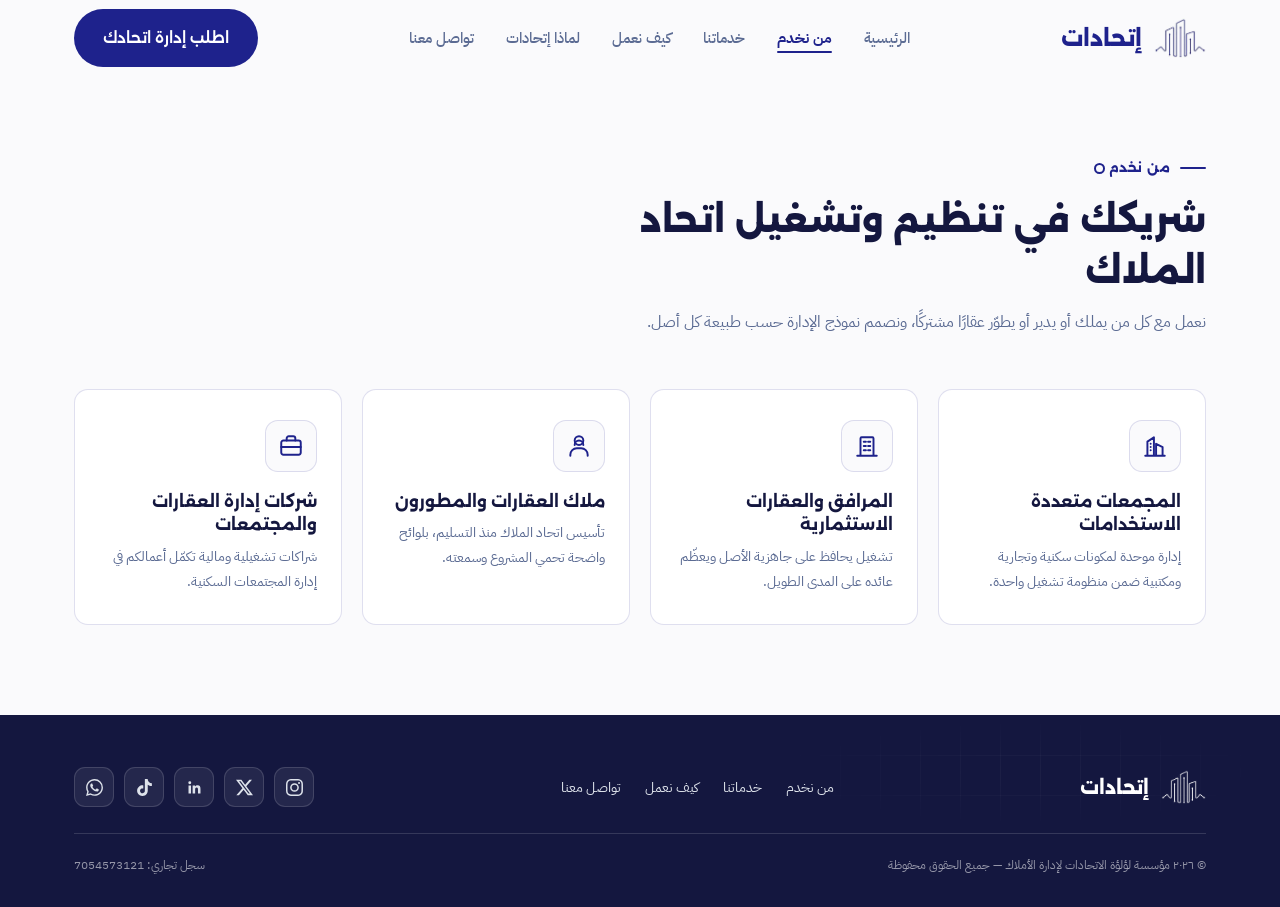
==== commit c23221ed: "تفعيل روابط حسابات التواصل في الفوتر كانت الأيقونات الأربع على href="#" في الصفحات الست. أضيفت أيقون" ====
--- a/audience/index.html
+++ b/audience/index.html
@@ -98,12 +98,12 @@
         <li><a href="../process/index.html">كيف نعمل</a></li>
         <li><a href="../contact/index.html">تواصل معنا</a></li>
       </ul>
-      <!-- ضع روابط الحسابات مكان "#" وأضف target="_blank" rel="noopener" -->
       <ul class="foot-social">
-        <li><a href="#" aria-label="إنستقرام"><svg viewBox="0 0 24 24" fill="currentColor" aria-hidden="true"><path d="M12 0C8.74 0 8.333.015 7.053.072 5.775.132 4.905.333 4.14.63c-.789.306-1.459.717-2.126 1.384S.935 3.35.63 4.14C.333 4.905.131 5.775.072 7.053.012 8.333 0 8.74 0 12s.015 3.667.072 4.947c.06 1.277.261 2.148.558 2.913.306.788.717 1.459 1.384 2.126.667.666 1.336 1.079 2.126 1.384.766.296 1.636.499 2.913.558C8.333 23.988 8.74 24 12 24s3.667-.015 4.947-.072c1.277-.06 2.148-.262 2.913-.558.788-.306 1.459-.718 2.126-1.384.666-.667 1.079-1.335 1.384-2.126.296-.765.499-1.636.558-2.913.06-1.28.072-1.687.072-4.947s-.015-3.667-.072-4.947c-.06-1.277-.262-2.149-.558-2.913-.306-.789-.718-1.459-1.384-2.126C21.319 1.347 20.651.935 19.86.63c-.765-.297-1.636-.499-2.913-.558C15.667.012 15.26 0 12 0zm0 2.16c3.203 0 3.585.016 4.85.071 1.17.055 1.805.249 2.227.415.562.217.96.477 1.382.899.419.42.679.819.896 1.381.164.422.36 1.057.413 2.227.057 1.266.07 1.646.07 4.85s-.015 3.585-.074 4.85c-.061 1.17-.256 1.805-.421 2.227-.224.562-.479.96-.899 1.382-.419.419-.824.679-1.38.896-.42.164-1.065.36-2.235.413-1.274.057-1.649.07-4.859.07-3.211 0-3.586-.015-4.859-.074-1.171-.061-1.816-.256-2.236-.421-.569-.224-.96-.479-1.379-.899-.421-.419-.69-.824-.9-1.38-.165-.42-.359-1.065-.42-2.235-.045-1.26-.061-1.649-.061-4.844 0-3.196.016-3.586.061-4.861.061-1.17.255-1.814.42-2.234.21-.57.479-.96.9-1.381.419-.419.81-.689 1.379-.898.42-.166 1.051-.361 2.221-.421 1.275-.045 1.65-.06 4.854-.06l.045.03zm0 3.678a6.162 6.162 0 100 12.324 6.162 6.162 0 000-12.324zM12 16a4 4 0 110-8 4 4 0 010 8zm7.846-10.405a1.441 1.441 0 01-2.88 0 1.44 1.44 0 012.88 0z"/></svg></a></li>
-        <li><a href="#" aria-label="إكس"><svg viewBox="0 0 24 24" fill="currentColor" aria-hidden="true"><path d="M18.901 1.153h3.68l-8.04 9.19L24 22.846h-7.406l-5.8-7.584-6.638 7.584H.474l8.6-9.83L0 1.154h7.594l5.243 6.932zM17.61 20.644h2.039L6.486 3.24H4.298z"/></svg></a></li>
-        <li><a href="#" aria-label="لينكدإن"><svg viewBox="0 0 24 24" fill="currentColor" aria-hidden="true"><path d="M20.447 20.452h-3.554v-5.569c0-1.328-.027-3.037-1.852-3.037-1.853 0-2.136 1.445-2.136 2.939v5.667H9.351V9h3.414v1.561h.046c.477-.9 1.637-1.85 3.37-1.85 3.601 0 4.267 2.37 4.267 5.455v6.286zM5.337 7.433a2.062 2.062 0 01-2.063-2.065 2.064 2.064 0 112.063 2.065zm1.782 13.019H3.555V9h3.564v11.452z"/></svg></a></li>
-        <li><a href="#" aria-label="تيك توك"><svg viewBox="0 0 24 24" fill="currentColor" aria-hidden="true"><path d="M12.525.02c1.31-.02 2.61-.01 3.91-.02.08 1.53.63 3.09 1.75 4.17 1.12 1.11 2.7 1.62 4.24 1.79v4.03c-1.44-.05-2.89-.35-4.2-.97-.57-.26-1.1-.6-1.62-.95-.01 2.92.01 5.84-.02 8.75-.08 1.4-.54 2.79-1.35 3.94-1.31 1.92-3.58 3.17-5.91 3.21-1.43.08-2.86-.31-4.08-1.03-2.02-1.19-3.44-3.37-3.65-5.71-.02-.5-.03-1-.01-1.49.18-1.9 1.12-3.72 2.58-4.96 1.66-1.44 3.98-2.13 6.15-1.72.02 1.48-.04 2.96-.04 4.44-.99-.32-2.15-.23-3.02.37-.63.41-1.11 1.04-1.36 1.75-.21.51-.15 1.07-.14 1.61.24 1.64 1.82 3.02 3.5 2.87 1.12-.01 2.19-.66 2.77-1.61.19-.33.4-.67.41-1.06.1-1.79.06-3.57.07-5.36.01-4.03-.01-8.05.02-12.07z"/></svg></a></li>
+        <li><a href="https://www.instagram.com/ittihadat.sa" target="_blank" rel="noopener" aria-label="إنستقرام"><svg viewBox="0 0 24 24" fill="currentColor" aria-hidden="true"><path d="M12 0C8.74 0 8.333.015 7.053.072 5.775.132 4.905.333 4.14.63c-.789.306-1.459.717-2.126 1.384S.935 3.35.63 4.14C.333 4.905.131 5.775.072 7.053.012 8.333 0 8.74 0 12s.015 3.667.072 4.947c.06 1.277.261 2.148.558 2.913.306.788.717 1.459 1.384 2.126.667.666 1.336 1.079 2.126 1.384.766.296 1.636.499 2.913.558C8.333 23.988 8.74 24 12 24s3.667-.015 4.947-.072c1.277-.06 2.148-.262 2.913-.558.788-.306 1.459-.718 2.126-1.384.666-.667 1.079-1.335 1.384-2.126.296-.765.499-1.636.558-2.913.06-1.28.072-1.687.072-4.947s-.015-3.667-.072-4.947c-.06-1.277-.262-2.149-.558-2.913-.306-.789-.718-1.459-1.384-2.126C21.319 1.347 20.651.935 19.86.63c-.765-.297-1.636-.499-2.913-.558C15.667.012 15.26 0 12 0zm0 2.16c3.203 0 3.585.016 4.85.071 1.17.055 1.805.249 2.227.415.562.217.96.477 1.382.899.419.42.679.819.896 1.381.164.422.36 1.057.413 2.227.057 1.266.07 1.646.07 4.85s-.015 3.585-.074 4.85c-.061 1.17-.256 1.805-.421 2.227-.224.562-.479.96-.899 1.382-.419.419-.824.679-1.38.896-.42.164-1.065.36-2.235.413-1.274.057-1.649.07-4.859.07-3.211 0-3.586-.015-4.859-.074-1.171-.061-1.816-.256-2.236-.421-.569-.224-.96-.479-1.379-.899-.421-.419-.69-.824-.9-1.38-.165-.42-.359-1.065-.42-2.235-.045-1.26-.061-1.649-.061-4.844 0-3.196.016-3.586.061-4.861.061-1.17.255-1.814.42-2.234.21-.57.479-.96.9-1.381.419-.419.81-.689 1.379-.898.42-.166 1.051-.361 2.221-.421 1.275-.045 1.65-.06 4.854-.06l.045.03zm0 3.678a6.162 6.162 0 100 12.324 6.162 6.162 0 000-12.324zM12 16a4 4 0 110-8 4 4 0 010 8zm7.846-10.405a1.441 1.441 0 01-2.88 0 1.44 1.44 0 012.88 0z"/></svg></a></li>
+        <li><a href="https://x.com/ittihadat" target="_blank" rel="noopener" aria-label="إكس"><svg viewBox="0 0 24 24" fill="currentColor" aria-hidden="true"><path d="M18.901 1.153h3.68l-8.04 9.19L24 22.846h-7.406l-5.8-7.584-6.638 7.584H.474l8.6-9.83L0 1.154h7.594l5.243 6.932zM17.61 20.644h2.039L6.486 3.24H4.298z"/></svg></a></li>
+        <li><a href="https://www.linkedin.com/in/ittihadat-sa" target="_blank" rel="noopener" aria-label="لينكدإن"><svg viewBox="0 0 24 24" fill="currentColor" aria-hidden="true"><path d="M20.447 20.452h-3.554v-5.569c0-1.328-.027-3.037-1.852-3.037-1.853 0-2.136 1.445-2.136 2.939v5.667H9.351V9h3.414v1.561h.046c.477-.9 1.637-1.85 3.37-1.85 3.601 0 4.267 2.37 4.267 5.455v6.286zM5.337 7.433a2.062 2.062 0 01-2.063-2.065 2.064 2.064 0 112.063 2.065zm1.782 13.019H3.555V9h3.564v11.452z"/></svg></a></li>
+        <li><a href="https://www.tiktok.com/@ittihadat" target="_blank" rel="noopener" aria-label="تيك توك"><svg viewBox="0 0 24 24" fill="currentColor" aria-hidden="true"><path d="M12.525.02c1.31-.02 2.61-.01 3.91-.02.08 1.53.63 3.09 1.75 4.17 1.12 1.11 2.7 1.62 4.24 1.79v4.03c-1.44-.05-2.89-.35-4.2-.97-.57-.26-1.1-.6-1.62-.95-.01 2.92.01 5.84-.02 8.75-.08 1.4-.54 2.79-1.35 3.94-1.31 1.92-3.58 3.17-5.91 3.21-1.43.08-2.86-.31-4.08-1.03-2.02-1.19-3.44-3.37-3.65-5.71-.02-.5-.03-1-.01-1.49.18-1.9 1.12-3.72 2.58-4.96 1.66-1.44 3.98-2.13 6.15-1.72.02 1.48-.04 2.96-.04 4.44-.99-.32-2.15-.23-3.02.37-.63.41-1.11 1.04-1.36 1.75-.21.51-.15 1.07-.14 1.61.24 1.64 1.82 3.02 3.5 2.87 1.12-.01 2.19-.66 2.77-1.61.19-.33.4-.67.41-1.06.1-1.79.06-3.57.07-5.36.01-4.03-.01-8.05.02-12.07z"/></svg></a></li>
+        <li><a href="https://api.whatsapp.com/send?phone=966576078770" target="_blank" rel="noopener" aria-label="واتساب"><svg viewBox="0 0 24 24" fill="currentColor" aria-hidden="true"><path d="M17.472 14.382c-.297-.149-1.758-.867-2.03-.967-.273-.099-.471-.148-.67.15-.197.297-.767.966-.94 1.164-.173.199-.347.223-.644.075-.297-.15-1.255-.463-2.39-1.475-.883-.788-1.48-1.761-1.653-2.059-.173-.297-.018-.458.13-.606.134-.133.298-.347.446-.52.149-.174.198-.298.298-.497.099-.198.05-.371-.025-.52-.075-.149-.669-1.612-.916-2.207-.242-.579-.487-.5-.669-.51-.173-.008-.371-.01-.57-.01-.198 0-.52.074-.792.372-.272.297-1.04 1.016-1.04 2.479 0 1.462 1.065 2.875 1.213 3.074.149.198 2.096 3.2 5.077 4.487.709.306 1.262.489 1.694.625.712.227 1.36.195 1.871.118.571-.085 1.758-.719 2.006-1.413.248-.694.248-1.289.173-1.413-.074-.124-.272-.198-.57-.347m-5.421 7.403h-.004a9.87 9.87 0 01-5.031-1.378l-.361-.214-3.741.982.998-3.648-.235-.374a9.86 9.86 0 01-1.51-5.26c.001-5.45 4.436-9.884 9.888-9.884 2.64 0 5.122 1.03 6.988 2.898a9.825 9.825 0 012.893 6.994c-.003 5.45-4.437 9.884-9.885 9.884m8.413-18.297A11.815 11.815 0 0012.05 0C5.495 0 .16 5.335.157 11.892c0 2.096.547 4.142 1.588 5.945L.057 24l6.305-1.654a11.882 11.882 0 005.683 1.448h.005c6.554 0 11.89-5.335 11.893-11.893a11.821 11.821 0 00-3.48-8.413Z"/></svg></a></li>
       </ul>
     </div>
     <div class="foot-bottom">
--- a/css/style.css
+++ b/css/style.css
@@ -532,6 +532,7 @@
 }
 .form-success h3{margin-bottom:8px}
 .form-success p{color:var(--slate);font-size:.9rem}
+.form-success .form-note a{color:var(--ink);font-weight:600;text-decoration:underline}
 
 /* ---------- الفوتر ---------- */
 /* داكن افتراضيًا — قاعدة تُغلق الصفحة بنفس لغة الأسطح الداكنة في الهوية */
